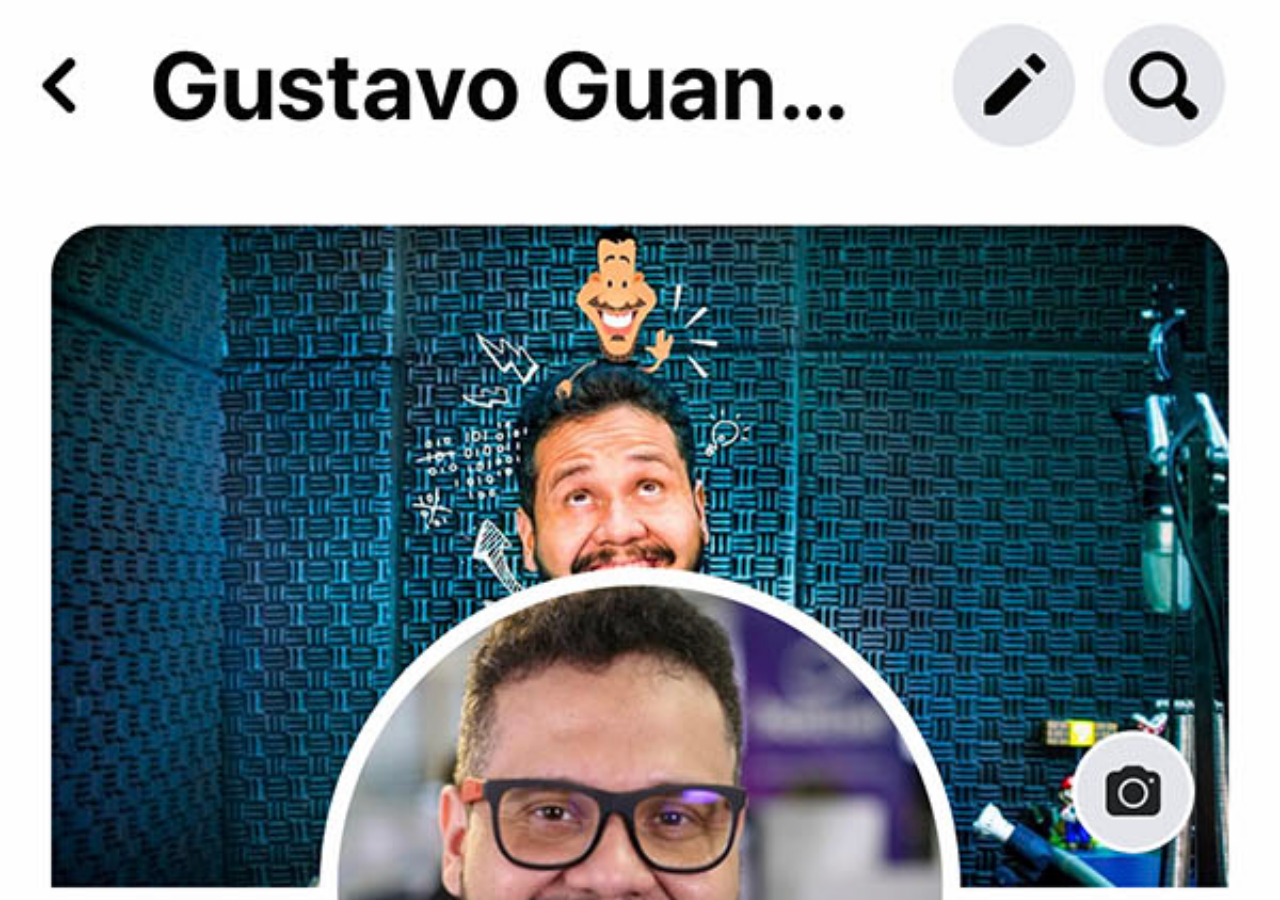
==== facebook.html @ c0a13bd9 "Publicação do Projeto Social" ====
<!DOCTYPE html>
<html lang="pt-BR">
<head>
    <meta charset="UTF-8">
    <meta name="viewport" content="width=device-width, initial-scale=1.0">
    <title>Facebook</title>
    <style>
        * {
            margin: 0;
            padding: 0;
        }
        body {
            height: 100vh;
            width: 100vw;
            background: black url('./images/tela-facebook.jpg') no-repeat top center;
            background-size: cover;
        }
    </style>
</head>
<body>
    
</body>
</html>
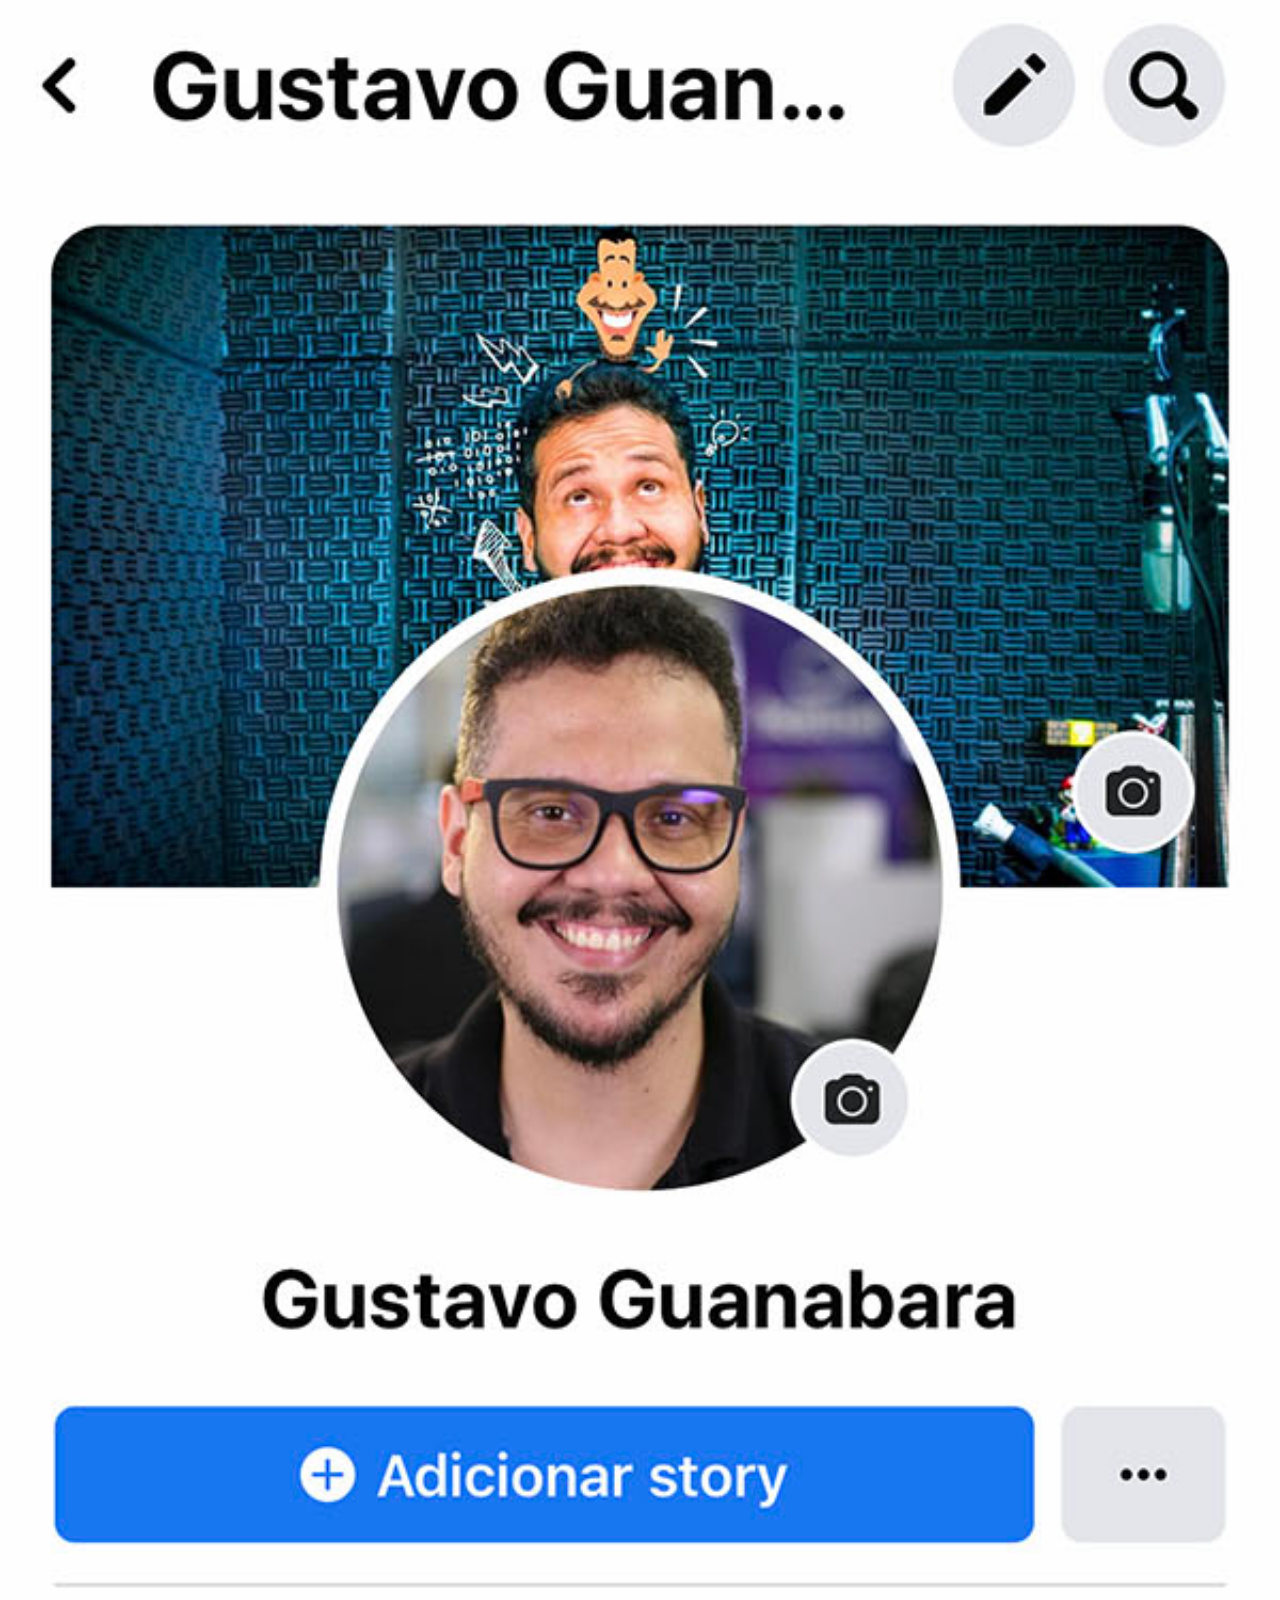
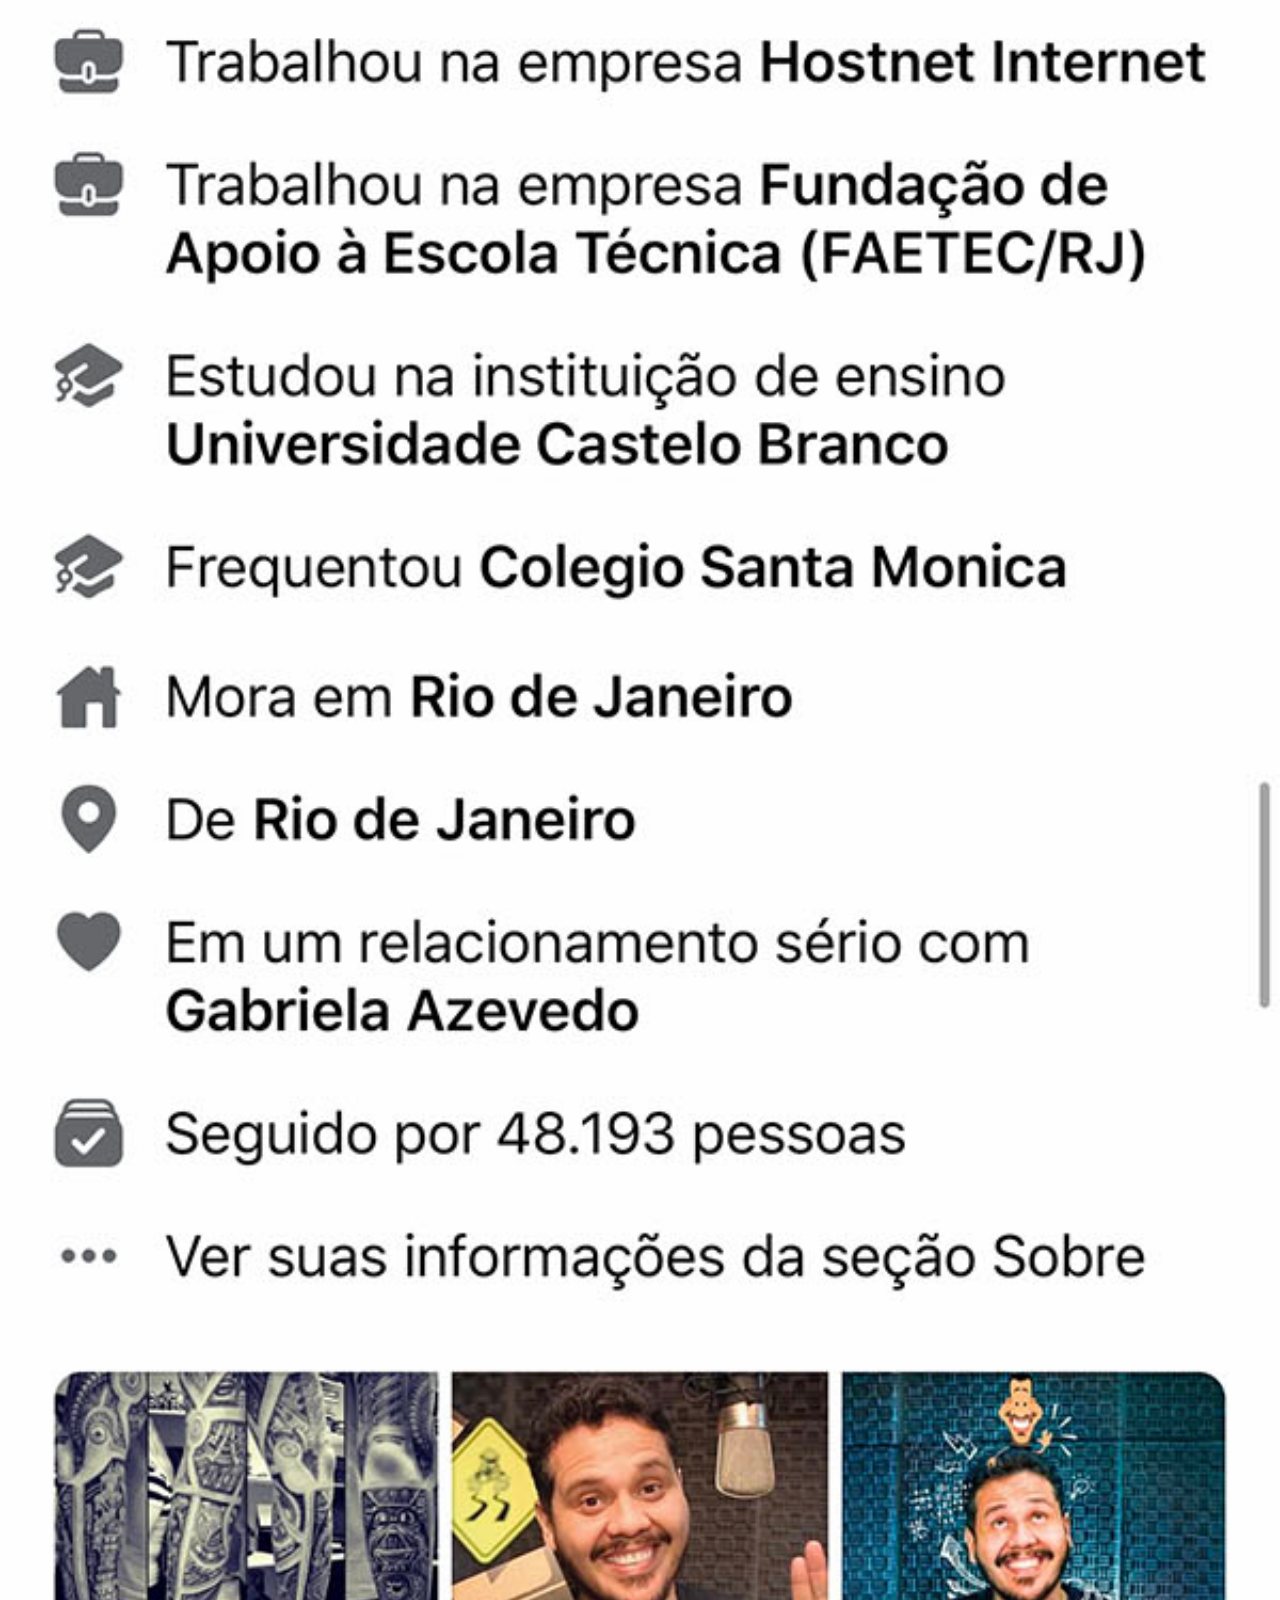
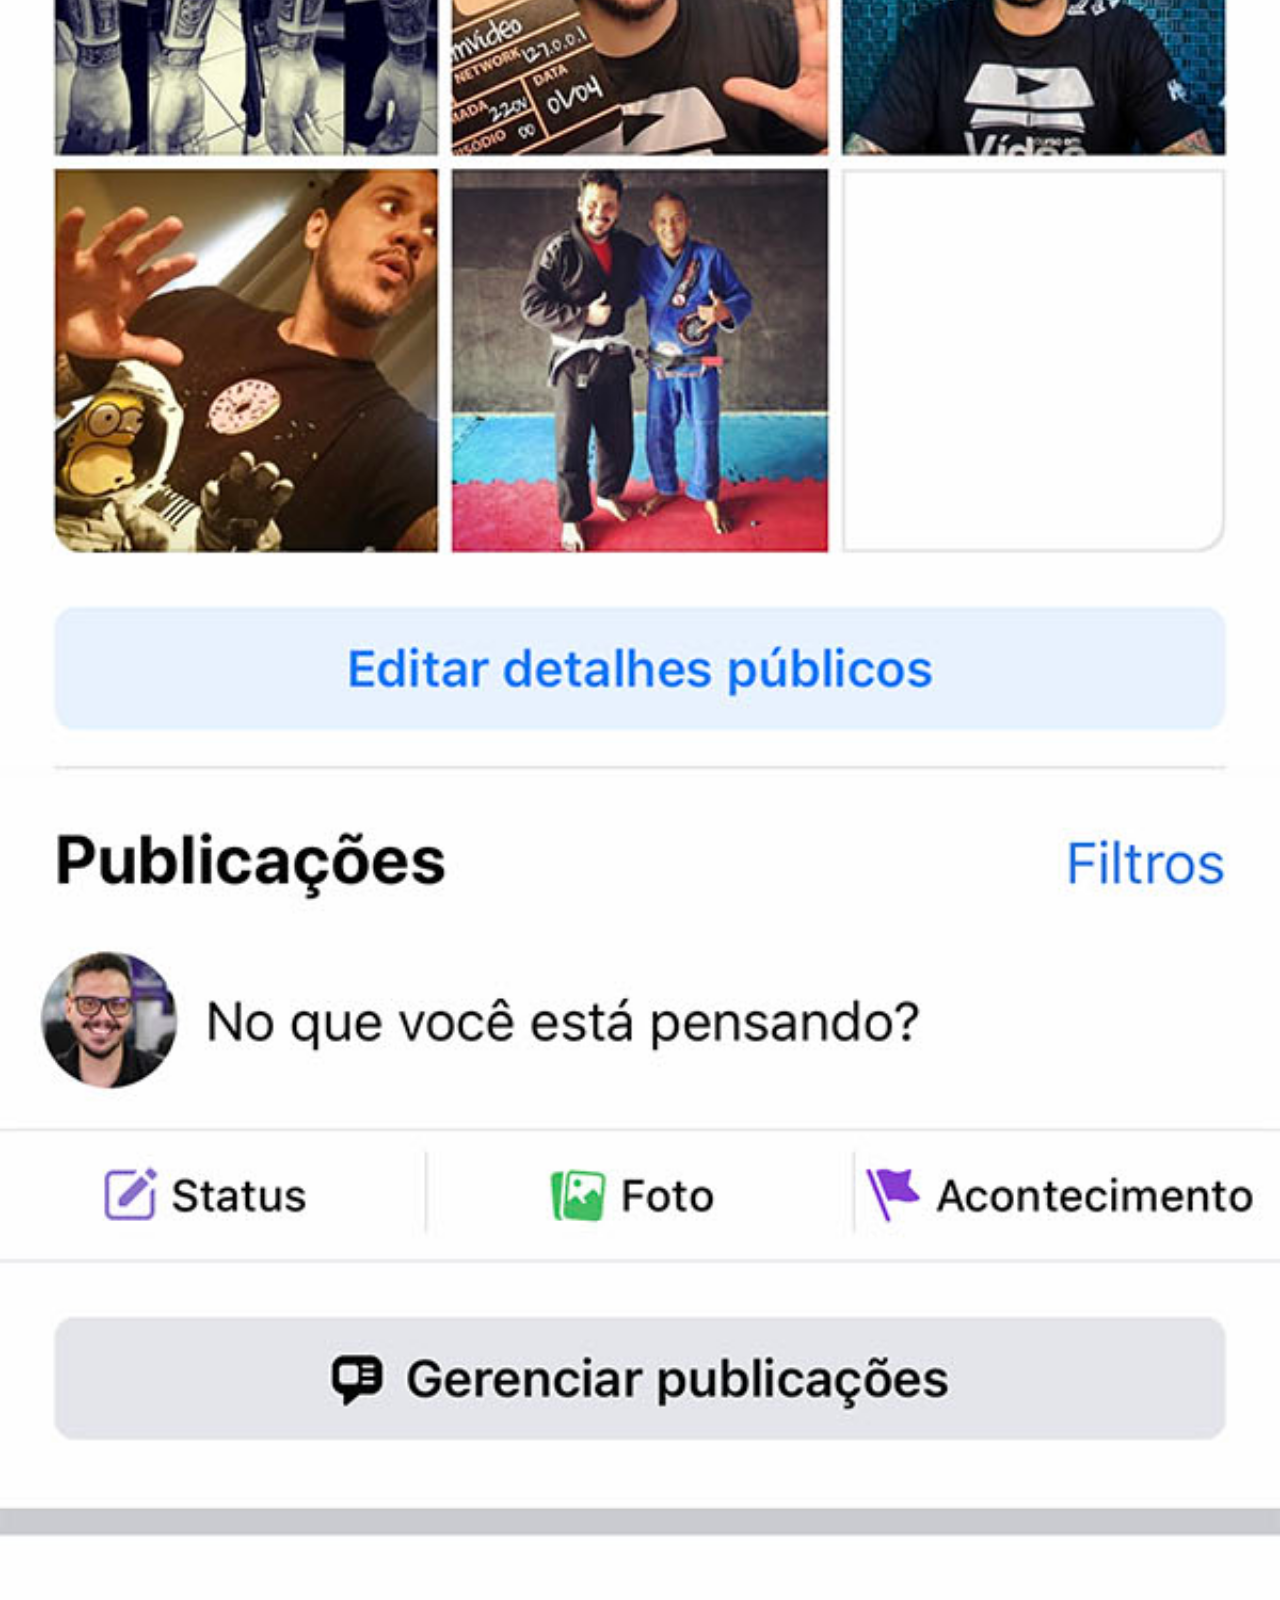
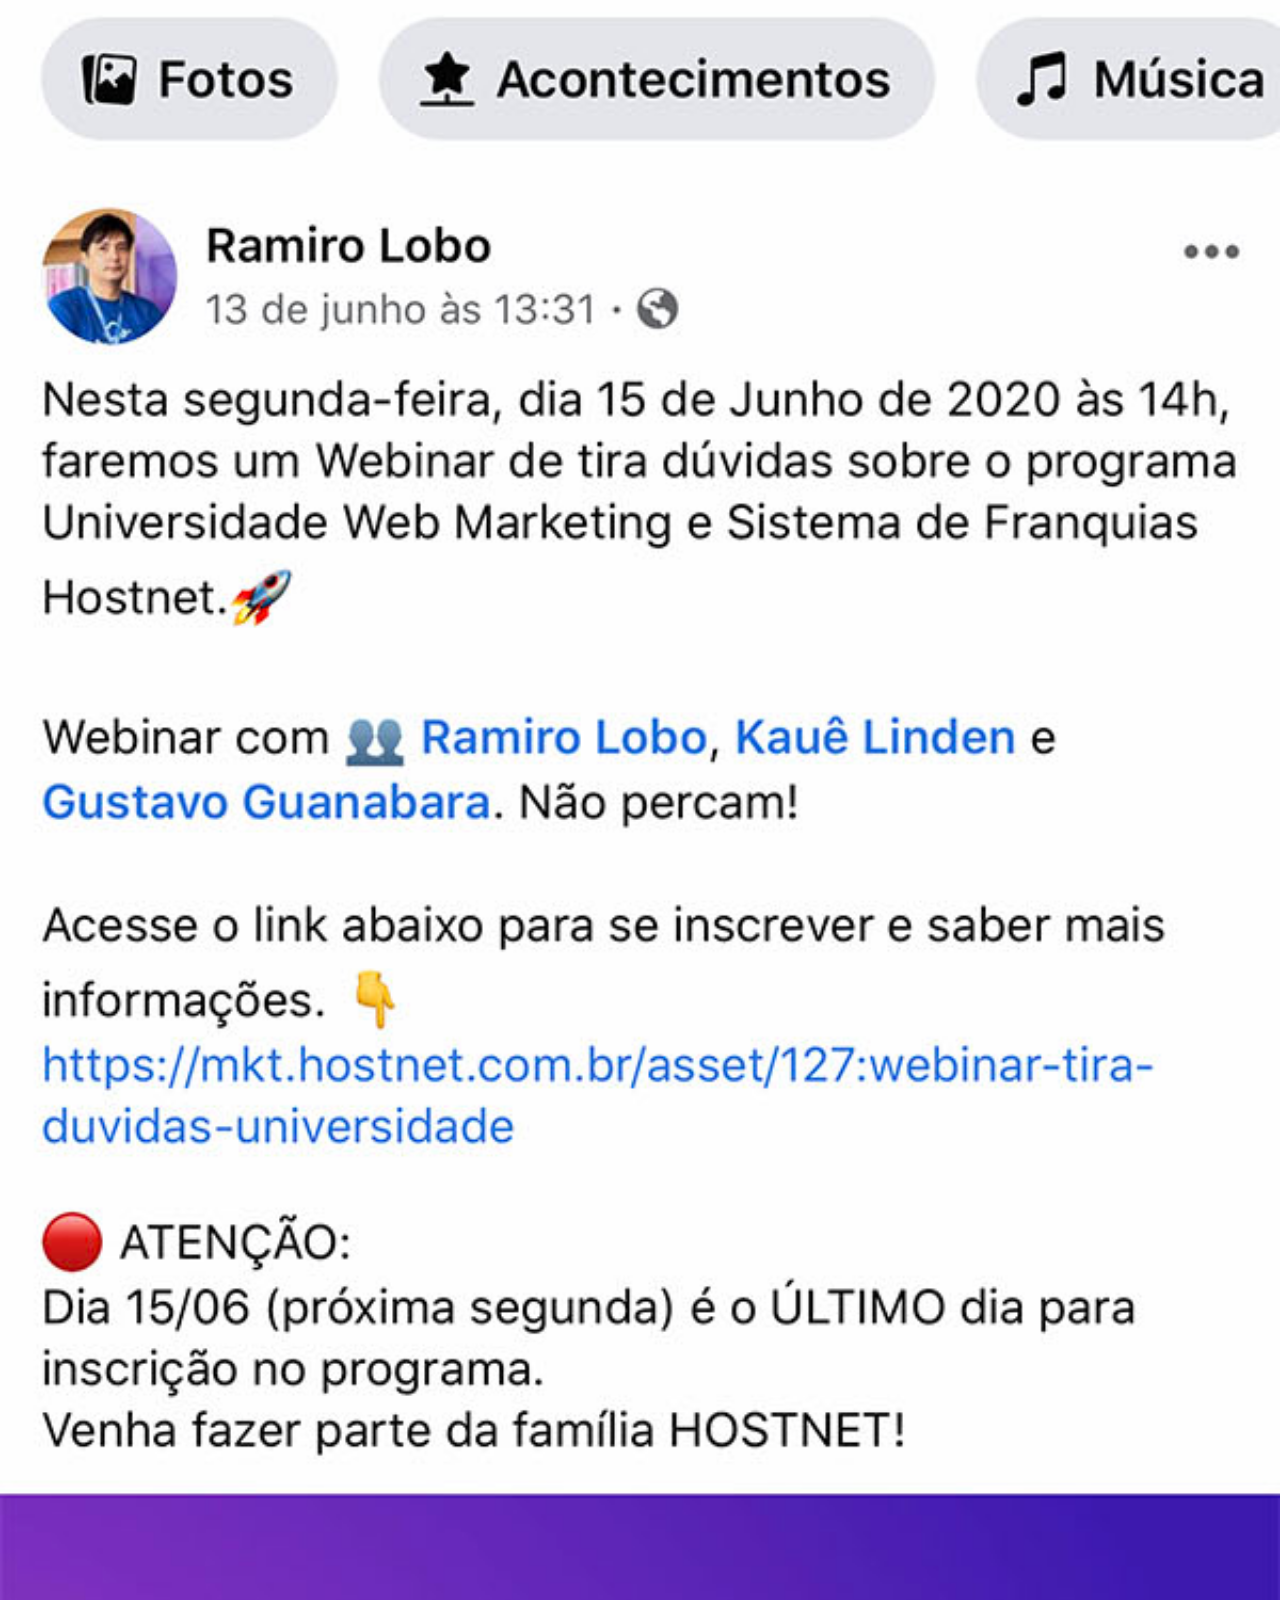
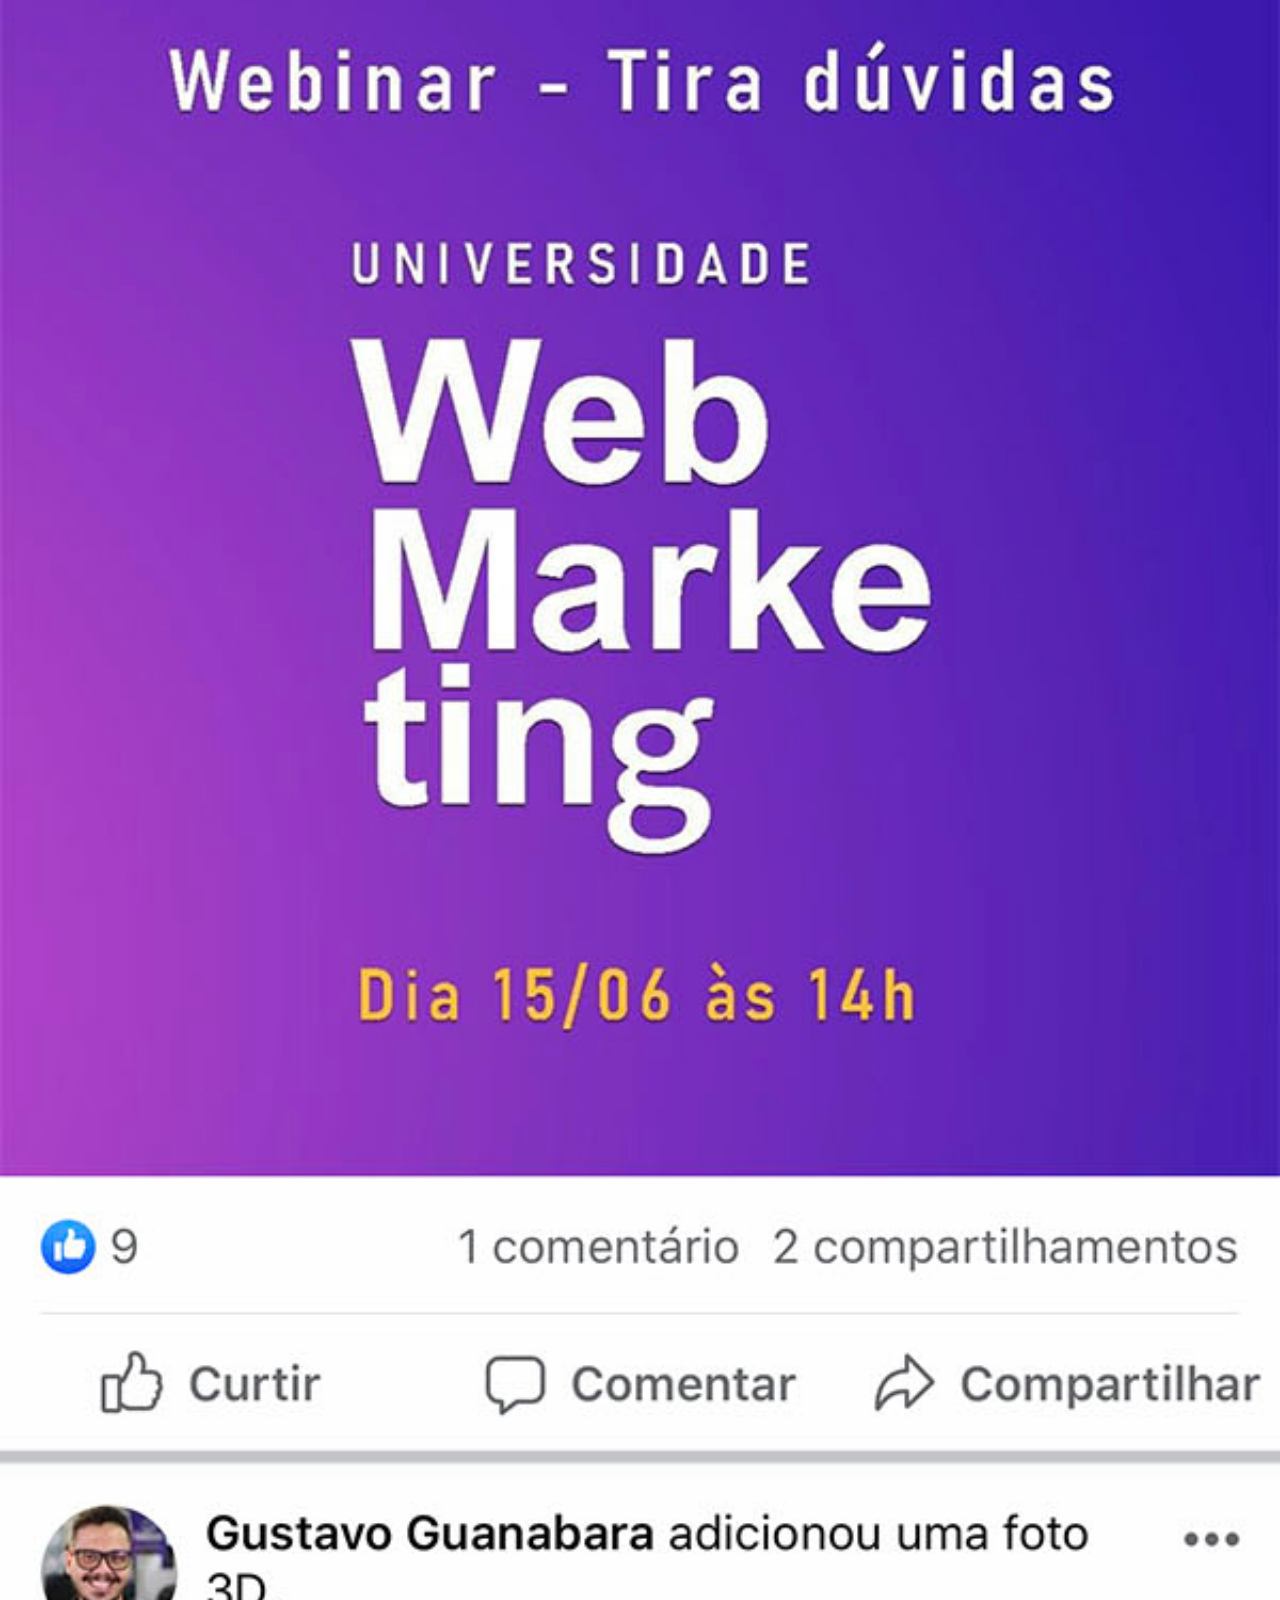
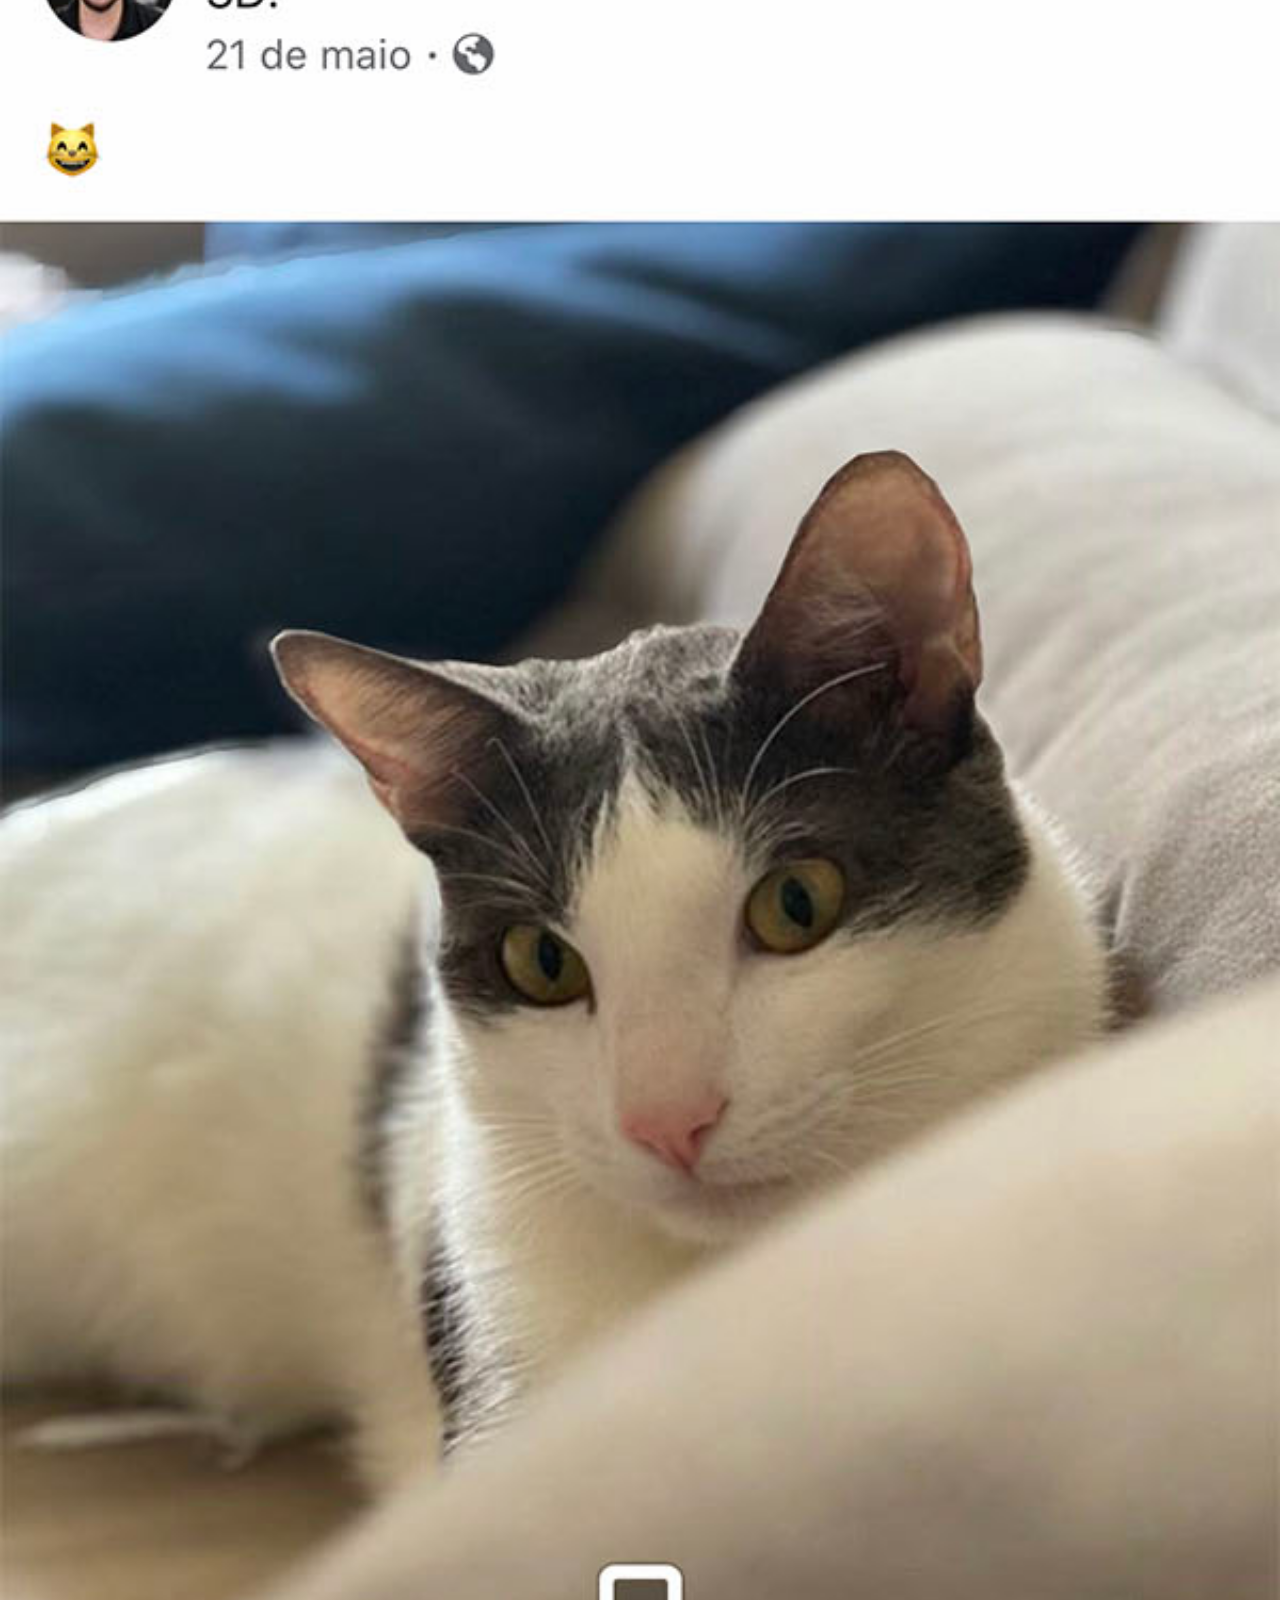
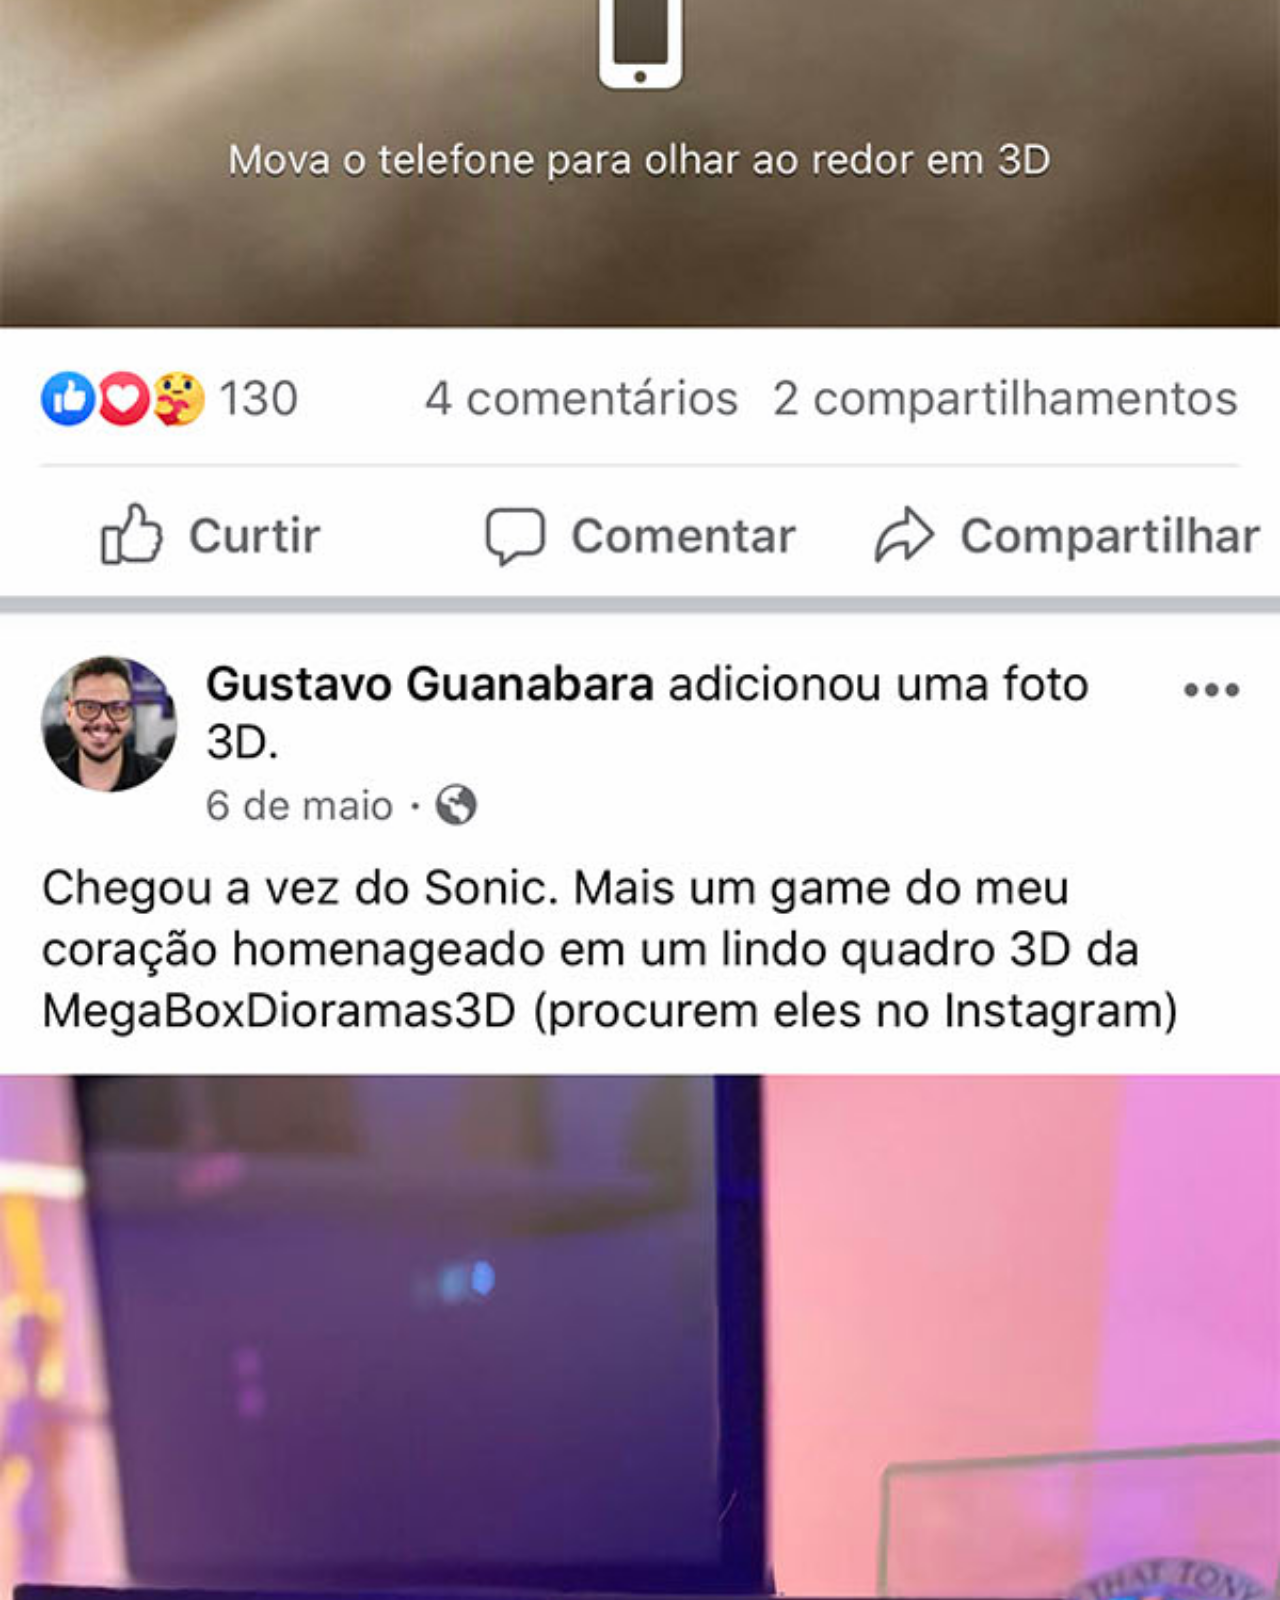
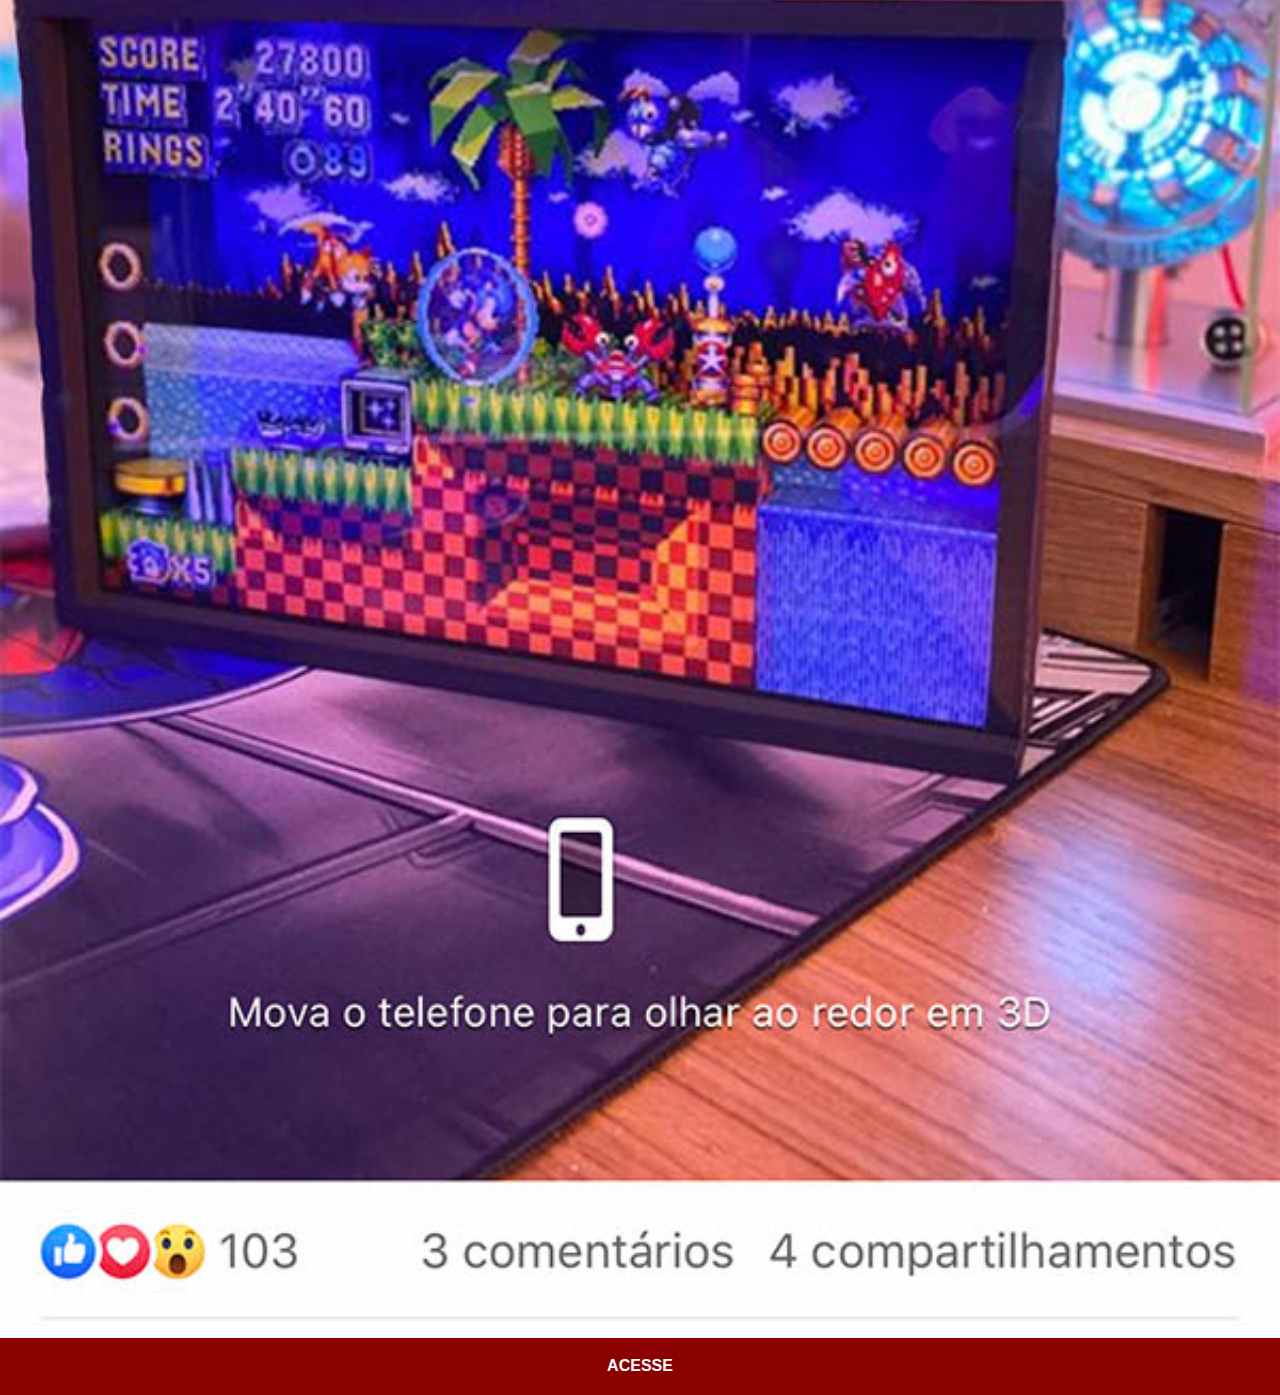
==== commit ff20cc4b: "Atualização do projeto - Finalização" ====
--- a/facebook.html
+++ b/facebook.html
@@ -4,20 +4,10 @@
     <meta charset="UTF-8">
     <meta name="viewport" content="width=device-width, initial-scale=1.0">
     <title>Facebook</title>
-    <style>
-        * {
-            margin: 0;
-            padding: 0;
-        }
-        body {
-            height: 100vh;
-            width: 100vw;
-            background: black url('./images/tela-facebook.jpg') no-repeat top center;
-            background-size: cover;
-        }
-    </style>
+    <link rel="stylesheet" href="./styles/social.css">
 </head>
 <body>
-    
+    <img src="./images/tela-facebook.jpg" alt="Twitter">
+    <a href="https://www.facebook.com/gustavoguanabara/" target="_blank">ACESSE</a>
 </body>
 </html>--- a/styles/social.css
+++ b/styles/social.css
@@ -0,0 +1,30 @@
+@charset "UTF-8";
+
+* {
+    margin: 0;
+    padding: 0;
+    font-family: Arial, Helvetica, sans-serif;
+}
+::-webkit-scrollbar{
+    height: 0;
+    width: 0;
+}
+body {
+    background-color: black;
+}
+img {
+    width: 100vw;
+}
+a {
+    margin-top: -5px;
+    padding: 20px;
+    display: block;
+    background-color: darkred;
+    color: white;
+    font-weight: bold;
+    text-align: center;
+    text-decoration: none;
+}
+a:hover {
+    background-color: red;
+}